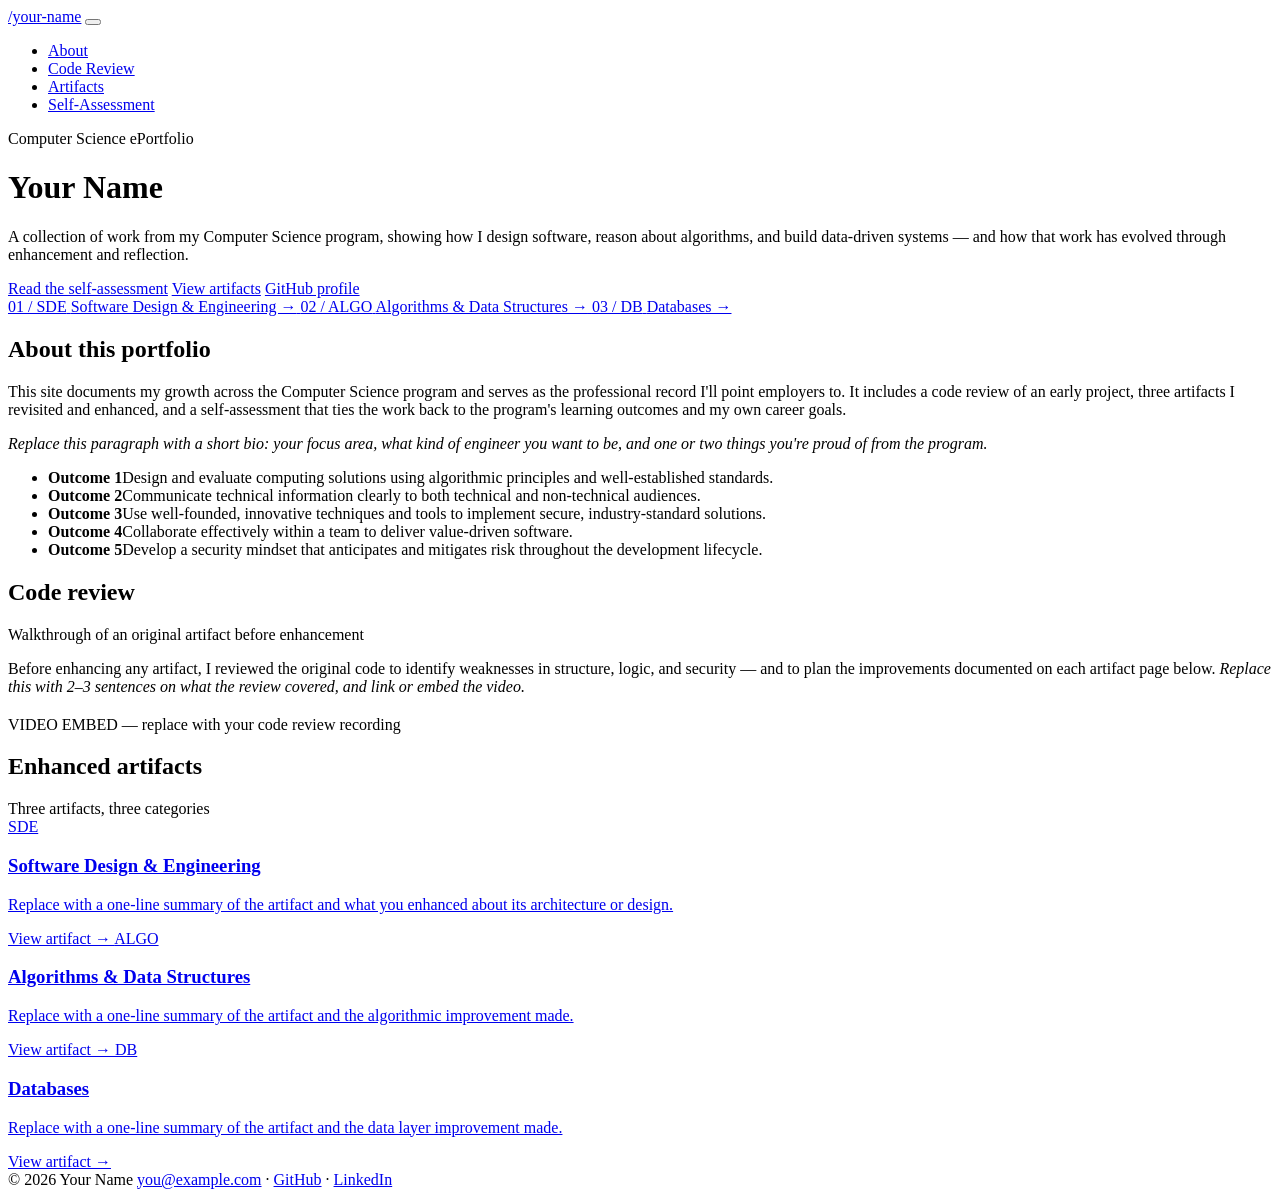
==== index.html @ 3e3280ff "Portfolio site added" ====
<!DOCTYPE html>
<html lang="en">
<head>
<meta charset="UTF-8" />
<meta name="viewport" content="width=device-width, initial-scale=1.0" />
<title>Your Name — Computer Science ePortfolio</title>
<meta name="description" content="Computer Science capstone ePortfolio showcasing software design, algorithms, and database work." />
<link rel="preconnect" href="https://fonts.googleapis.com">
<link rel="preconnect" href="https://fonts.gstatic.com" crossorigin>
<link href="https://fonts.googleapis.com/css2?family=Space+Grotesk:wght@500;600;700&family=Inter:wght@400;500;600&family=JetBrains+Mono:wght@500&display=swap" rel="stylesheet">
<link rel="stylesheet" href="assets/style.css" />
</head>
<body>

<nav class="site-nav">
  <div class="wrap">
    <a class="brand" href="index.html">/your-name</a>
    <button class="nav-toggle" aria-label="Toggle menu" aria-expanded="false" id="navToggle"><span></span></button>
    <ul class="nav-links" id="navLinks">
      <li><a href="#about">About</a></li>
      <li><a href="#code-review">Code Review</a></li>
      <li><a href="#artifacts">Artifacts</a></li>
      <li><a href="self-assessment.html">Self-Assessment</a></li>
    </ul>
  </div>
</nav>

<header class="hero">
  <div class="wrap">
    <span class="eyebrow">Computer Science ePortfolio</span>
    <h1>Your Name</h1>
    <p class="lede">
      A collection of work from my Computer Science program, showing how I design software,
      reason about algorithms, and build data-driven systems — and how that work has evolved
      through enhancement and reflection.
    </p>
    <div class="hero-links">
      <a class="btn btn-primary" href="self-assessment.html">Read the self-assessment</a>
      <a class="btn" href="#artifacts">View artifacts</a>
      <a class="btn" href="https://github.com/your-username" target="_blank" rel="noopener">GitHub profile</a>
    </div>
  </div>
</header>

<div class="wayfind">
  <a href="artifact-sde.html">
    <span class="eyebrow tag">01 / SDE</span>
    <span class="label">Software Design &amp; Engineering →</span>
  </a>
  <a href="artifact-algo.html">
    <span class="eyebrow tag">02 / ALGO</span>
    <span class="label">Algorithms &amp; Data Structures →</span>
  </a>
  <a href="artifact-db.html">
    <span class="eyebrow tag">03 / DB</span>
    <span class="label">Databases →</span>
  </a>
</div>

<section class="section" id="about">
  <div class="wrap two-col">
    <div>
      <h2>About this portfolio</h2>
      <p>
        This site documents my growth across the Computer Science program and serves as the
        professional record I'll point employers to. It includes a code review of an early
        project, three artifacts I revisited and enhanced, and a self-assessment that ties
        the work back to the program's learning outcomes and my own career goals.
      </p>
      <p>
        <em>Replace this paragraph with a short bio: your focus area, what kind of engineer
        you want to be, and one or two things you're proud of from the program.</em>
      </p>
    </div>
    <ul class="outcomes">
      <li><strong>Outcome 1</strong>Design and evaluate computing solutions using algorithmic principles and well-established standards.</li>
      <li><strong>Outcome 2</strong>Communicate technical information clearly to both technical and non-technical audiences.</li>
      <li><strong>Outcome 3</strong>Use well-founded, innovative techniques and tools to implement secure, industry-standard solutions.</li>
      <li><strong>Outcome 4</strong>Collaborate effectively within a team to deliver value-driven software.</li>
      <li><strong>Outcome 5</strong>Develop a security mindset that anticipates and mitigates risk throughout the development lifecycle.</li>
    </ul>
  </div>
</section>

<section class="section" id="code-review">
  <div class="wrap">
    <div class="section-head">
      <h2>Code review</h2>
      <span class="section-note">Walkthrough of an original artifact before enhancement</span>
    </div>
    <p class="content-block">
      Before enhancing any artifact, I reviewed the original code to identify weaknesses in
      structure, logic, and security — and to plan the improvements documented on each
      artifact page below. <em>Replace this with 2–3 sentences on what the review covered,
      and link or embed the video.</em>
    </p>
    <div class="placeholder" style="margin-top:20px;">VIDEO EMBED — replace with your code review recording</div>
  </div>
</section>

<section class="section" id="artifacts">
  <div class="wrap">
    <div class="section-head">
      <h2>Enhanced artifacts</h2>
      <span class="section-note">Three artifacts, three categories</span>
    </div>
    <div class="artifact-grid">

      <a class="card" href="artifact-sde.html">
        <span class="corner-tab sde">SDE</span>
        <h3>Software Design &amp; Engineering</h3>
        <p>Replace with a one-line summary of the artifact and what you enhanced about its architecture or design.</p>
        <span class="card-cta">View artifact →</span>
      </a>

      <a class="card" href="artifact-algo.html">
        <span class="corner-tab algo">ALGO</span>
        <h3>Algorithms &amp; Data Structures</h3>
        <p>Replace with a one-line summary of the artifact and the algorithmic improvement made.</p>
        <span class="card-cta">View artifact →</span>
      </a>

      <a class="card" href="artifact-db.html">
        <span class="corner-tab db">DB</span>
        <h3>Databases</h3>
        <p>Replace with a one-line summary of the artifact and the data layer improvement made.</p>
        <span class="card-cta">View artifact →</span>
      </a>

    </div>
  </div>
</section>

<footer class="site-footer">
  <div class="wrap">
    <span>© <span id="year"></span> Your Name</span>
    <span><a href="mailto:you@example.com">you@example.com</a> · <a href="https://github.com/your-username" target="_blank" rel="noopener">GitHub</a> · <a href="https://www.linkedin.com/in/your-handle" target="_blank" rel="noopener">LinkedIn</a></span>
  </div>
</footer>

<script>
  document.getElementById('year').textContent = new Date().getFullYear();
  const toggle = document.getElementById('navToggle');
  const links = document.getElementById('navLinks');
  toggle.addEventListener('click', () => {
    const open = links.classList.toggle('open');
    toggle.setAttribute('aria-expanded', open);
  });
</script>

</body>
</html>
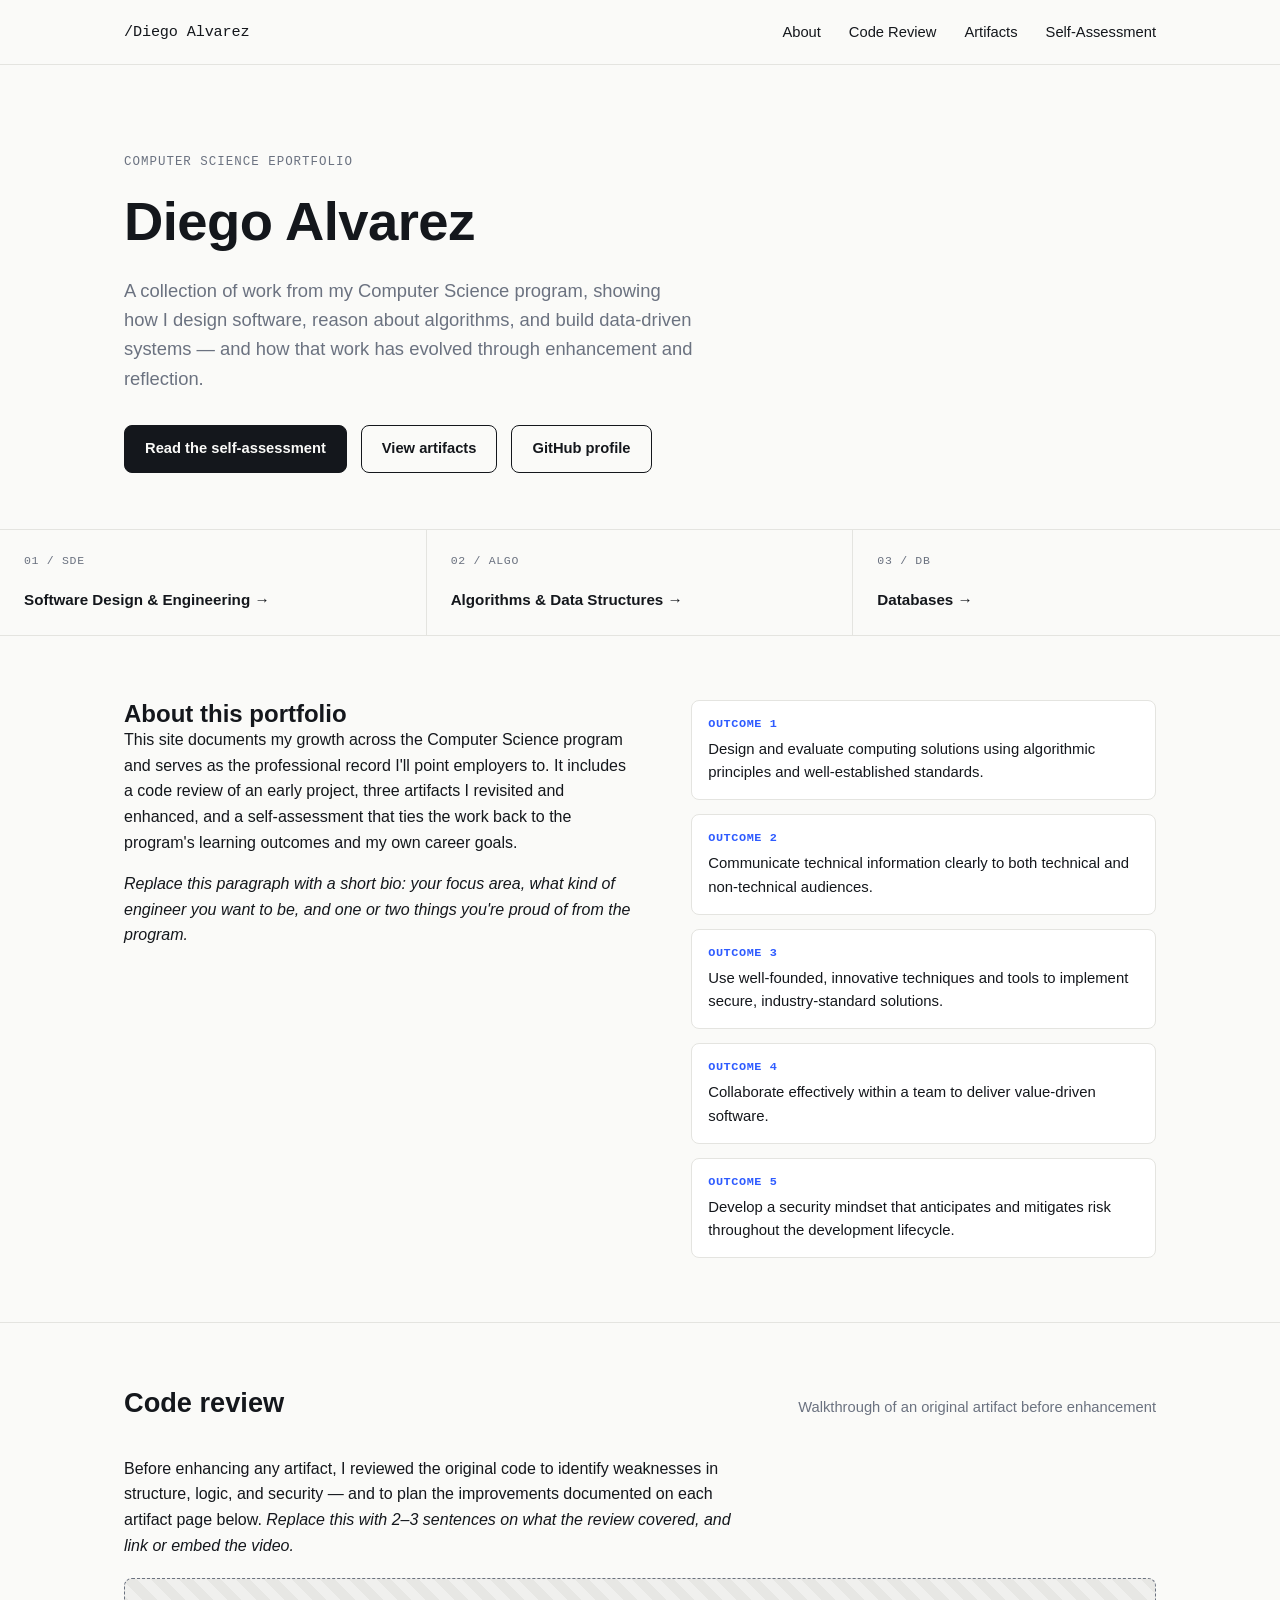
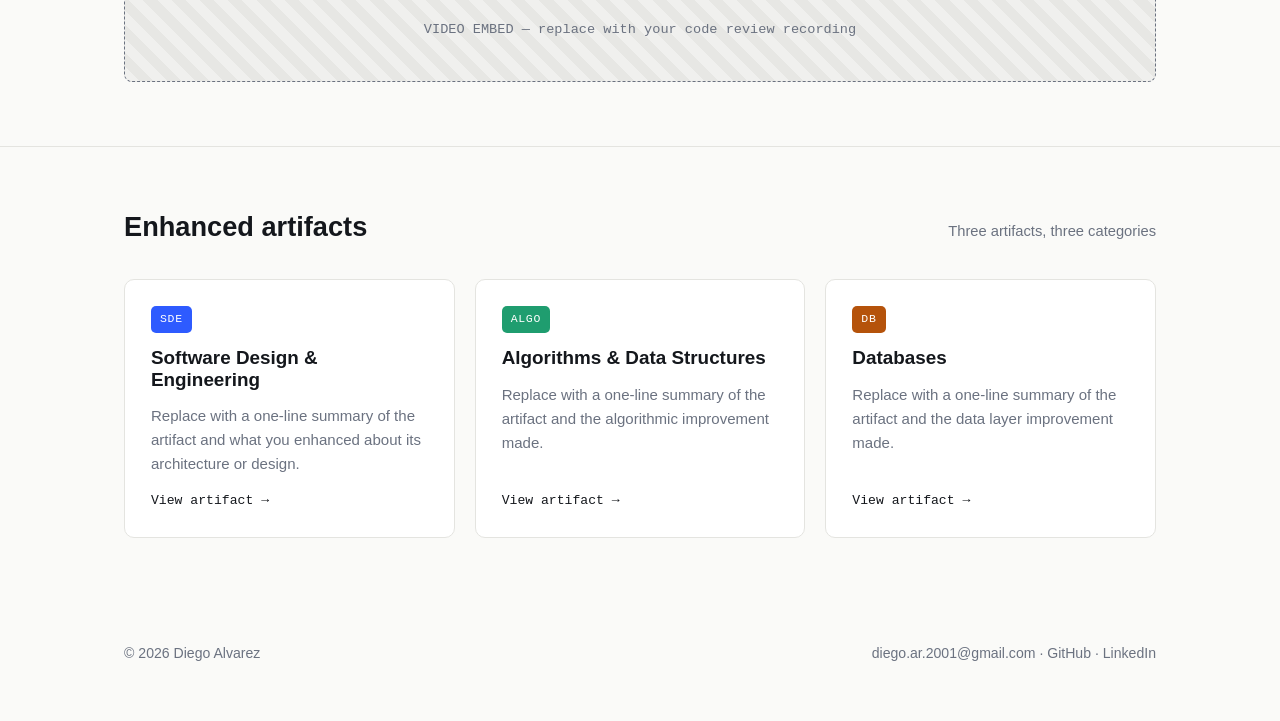
==== commit 36e5cad1: "Update index.html" ====
--- a/index.html
+++ b/index.html
@@ -3,7 +3,7 @@
 <head>
 <meta charset="UTF-8" />
 <meta name="viewport" content="width=device-width, initial-scale=1.0" />
-<title>Your Name — Computer Science ePortfolio</title>
+<title>Diego Alvarez — Computer Science ePortfolio</title>
 <meta name="description" content="Computer Science capstone ePortfolio showcasing software design, algorithms, and database work." />
 <link rel="preconnect" href="https://fonts.googleapis.com">
 <link rel="preconnect" href="https://fonts.gstatic.com" crossorigin>
@@ -14,7 +14,7 @@
 
 <nav class="site-nav">
   <div class="wrap">
-    <a class="brand" href="index.html">/your-name</a>
+    <a class="brand" href="index.html">/Diego Alvarez</a>
     <button class="nav-toggle" aria-label="Toggle menu" aria-expanded="false" id="navToggle"><span></span></button>
     <ul class="nav-links" id="navLinks">
       <li><a href="#about">About</a></li>
@@ -28,7 +28,7 @@
 <header class="hero">
   <div class="wrap">
     <span class="eyebrow">Computer Science ePortfolio</span>
-    <h1>Your Name</h1>
+    <h1>Diego Alvarez</h1>
     <p class="lede">
       A collection of work from my Computer Science program, showing how I design software,
       reason about algorithms, and build data-driven systems — and how that work has evolved
@@ -133,8 +133,8 @@
 
 <footer class="site-footer">
   <div class="wrap">
-    <span>© <span id="year"></span> Your Name</span>
-    <span><a href="mailto:you@example.com">you@example.com</a> · <a href="https://github.com/your-username" target="_blank" rel="noopener">GitHub</a> · <a href="https://www.linkedin.com/in/your-handle" target="_blank" rel="noopener">LinkedIn</a></span>
+    <span>© <span id="year"></span> Diego Alvarez</span>
+    <span><a href="mailto:you@example.com">diego.ar.2001@gmail.com</a> · <a href="https://github.com/diego-alvarez2" target="_blank" rel="noopener">GitHub</a> · <a href="https://www.linkedin.com/in/your-handle" target="_blank" rel="noopener">LinkedIn</a></span>
   </div>
 </footer>
 
--- a/assets/style.css
+++ b/assets/style.css
@@ -0,0 +1,552 @@
+/* ===========================================================
+   ePortfolio — shared stylesheet
+   Palette:  ink #14171C | canvas #FAFAF8 | accent #2E5BFF
+             muted #6B7280 | hairline #E4E4E0
+   Type:     Space Grotesk (display) / Inter (body) / JetBrains Mono (labels)
+   =========================================================== */
+
+:root {
+  --ink: #14171c;
+  --canvas: #fafaf8;
+  --canvas-raised: #ffffff;
+  --accent: #2e5bff;
+  --accent-dim: #e8edff;
+  --muted: #6b7280;
+  --hairline: #e4e4e0;
+
+  --tag-sde: #2e5bff;
+  --tag-algo: #1f9d6f;
+  --tag-db: #b5530b;
+
+  --font-display: "Space Grotesk", "Helvetica Neue", Arial, sans-serif;
+  --font-body: "Inter", "Helvetica Neue", Arial, sans-serif;
+  --font-mono: "JetBrains Mono", "SFMono-Regular", Consolas, monospace;
+
+  --max-w: 1080px;
+}
+
+* {
+  box-sizing: border-box;
+}
+
+html {
+  scroll-behavior: smooth;
+}
+
+@media (prefers-reduced-motion: reduce) {
+  html {
+    scroll-behavior: auto;
+  }
+  * {
+    animation-duration: 0.01ms !important;
+    transition-duration: 0.01ms !important;
+  }
+}
+
+body {
+  margin: 0;
+  background: var(--canvas);
+  color: var(--ink);
+  font-family: var(--font-body);
+  font-size: 16px;
+  line-height: 1.6;
+  -webkit-font-smoothing: antialiased;
+}
+
+a {
+  color: var(--accent);
+  text-decoration: none;
+}
+a:hover {
+  text-decoration: underline;
+}
+
+a:focus-visible,
+button:focus-visible {
+  outline: 2px solid var(--accent);
+  outline-offset: 3px;
+  border-radius: 2px;
+}
+
+h1, h2, h3, h4 {
+  font-family: var(--font-display);
+  font-weight: 600;
+  line-height: 1.15;
+  margin: 0;
+}
+
+p {
+  margin: 0 0 1rem;
+}
+
+img {
+  max-width: 100%;
+  display: block;
+}
+
+.wrap {
+  max-width: var(--max-w);
+  margin: 0 auto;
+  padding: 0 24px;
+}
+
+/* ---------- Nav ---------- */
+
+.site-nav {
+  position: sticky;
+  top: 0;
+  z-index: 50;
+  background: rgba(250, 250, 248, 0.92);
+  backdrop-filter: blur(6px);
+  border-bottom: 1px solid var(--hairline);
+}
+
+.site-nav .wrap {
+  display: flex;
+  align-items: center;
+  justify-content: space-between;
+  height: 64px;
+}
+
+.brand {
+  font-family: var(--font-mono);
+  font-size: 0.95rem;
+  font-weight: 500;
+  color: var(--ink);
+  letter-spacing: -0.01em;
+}
+.brand:hover {
+  text-decoration: none;
+  color: var(--accent);
+}
+
+.nav-links {
+  display: flex;
+  gap: 28px;
+  list-style: none;
+  margin: 0;
+  padding: 0;
+}
+
+.nav-links a {
+  color: var(--ink);
+  font-size: 0.92rem;
+  font-weight: 500;
+}
+.nav-links a:hover {
+  color: var(--accent);
+  text-decoration: none;
+}
+
+.nav-toggle {
+  display: none;
+}
+
+@media (max-width: 720px) {
+  .nav-links {
+    position: absolute;
+    top: 64px;
+    left: 0;
+    right: 0;
+    background: var(--canvas-raised);
+    border-bottom: 1px solid var(--hairline);
+    flex-direction: column;
+    gap: 0;
+    padding: 8px 24px 16px;
+    display: none;
+  }
+  .nav-links.open {
+    display: flex;
+  }
+  .nav-links li {
+    padding: 10px 0;
+    border-top: 1px solid var(--hairline);
+  }
+  .nav-links li:first-child {
+    border-top: none;
+  }
+  .nav-toggle {
+    display: inline-flex;
+    align-items: center;
+    justify-content: center;
+    width: 36px;
+    height: 36px;
+    border: 1px solid var(--hairline);
+    background: transparent;
+    border-radius: 6px;
+    cursor: pointer;
+  }
+  .nav-toggle span,
+  .nav-toggle span::before,
+  .nav-toggle span::after {
+    content: "";
+    display: block;
+    width: 16px;
+    height: 1.5px;
+    background: var(--ink);
+    position: relative;
+  }
+  .nav-toggle span::before {
+    top: -5px;
+  }
+  .nav-toggle span::after {
+    top: 3.5px;
+  }
+}
+
+/* ---------- Hero ---------- */
+
+.hero {
+  padding: 88px 0 56px;
+  border-bottom: 1px solid var(--hairline);
+}
+
+.eyebrow {
+  font-family: var(--font-mono);
+  font-size: 0.78rem;
+  text-transform: uppercase;
+  letter-spacing: 0.08em;
+  color: var(--muted);
+  margin-bottom: 18px;
+  display: block;
+}
+
+.hero h1 {
+  font-size: clamp(2.1rem, 5vw, 3.4rem);
+  max-width: 18ch;
+  letter-spacing: -0.01em;
+}
+
+.hero .lede {
+  margin-top: 22px;
+  font-size: 1.15rem;
+  color: var(--muted);
+  max-width: 56ch;
+}
+
+.hero-links {
+  margin-top: 32px;
+  display: flex;
+  gap: 14px;
+  flex-wrap: wrap;
+}
+
+.btn {
+  display: inline-flex;
+  align-items: center;
+  gap: 8px;
+  font-family: var(--font-body);
+  font-weight: 600;
+  font-size: 0.92rem;
+  padding: 11px 20px;
+  border-radius: 8px;
+  border: 1px solid var(--ink);
+  color: var(--ink);
+  transition: background 0.15s ease, color 0.15s ease;
+}
+.btn:hover {
+  background: var(--ink);
+  color: var(--canvas);
+  text-decoration: none;
+}
+.btn-primary {
+  background: var(--ink);
+  color: var(--canvas);
+}
+.btn-primary:hover {
+  background: var(--accent);
+  border-color: var(--accent);
+}
+
+/* ---------- Wayfinding row ---------- */
+
+.wayfind {
+  display: grid;
+  grid-template-columns: repeat(3, 1fr);
+  border-bottom: 1px solid var(--hairline);
+}
+
+.wayfind a {
+  padding: 22px 24px;
+  border-right: 1px solid var(--hairline);
+  color: var(--ink);
+  text-decoration: none;
+}
+.wayfind a:last-child {
+  border-right: none;
+}
+.wayfind a:hover {
+  background: var(--canvas-raised);
+  text-decoration: none;
+}
+
+.wayfind .tag {
+  font-family: var(--font-mono);
+  font-size: 0.72rem;
+  letter-spacing: 0.06em;
+}
+.wayfind .label {
+  display: block;
+  margin-top: 6px;
+  font-weight: 600;
+  font-size: 0.95rem;
+}
+
+@media (max-width: 720px) {
+  .wayfind {
+    grid-template-columns: 1fr;
+  }
+  .wayfind a {
+    border-right: none;
+    border-bottom: 1px solid var(--hairline);
+  }
+}
+
+/* ---------- Section ---------- */
+
+.section {
+  padding: 64px 0;
+  border-bottom: 1px solid var(--hairline);
+}
+
+.section:last-of-type {
+  border-bottom: none;
+}
+
+.section-head {
+  display: flex;
+  align-items: baseline;
+  justify-content: space-between;
+  gap: 20px;
+  margin-bottom: 36px;
+  flex-wrap: wrap;
+}
+
+.section-head h2 {
+  font-size: 1.7rem;
+}
+
+.section-head .section-note {
+  color: var(--muted);
+  font-size: 0.92rem;
+}
+
+/* ---------- Artifact cards (home) ---------- */
+
+.artifact-grid {
+  display: grid;
+  grid-template-columns: repeat(3, 1fr);
+  gap: 20px;
+}
+
+@media (max-width: 860px) {
+  .artifact-grid {
+    grid-template-columns: 1fr;
+  }
+}
+
+.card {
+  border: 1px solid var(--hairline);
+  border-radius: 10px;
+  background: var(--canvas-raised);
+  padding: 26px;
+  display: flex;
+  flex-direction: column;
+  gap: 14px;
+  text-decoration: none;
+  color: var(--ink);
+  transition: border-color 0.15s ease, transform 0.15s ease;
+}
+.card:hover {
+  border-color: var(--ink);
+  transform: translateY(-2px);
+  text-decoration: none;
+}
+
+.corner-tab {
+  display: inline-flex;
+  align-self: flex-start;
+  font-family: var(--font-mono);
+  font-size: 0.72rem;
+  letter-spacing: 0.06em;
+  padding: 4px 9px;
+  border-radius: 5px;
+  color: #fff;
+}
+.corner-tab.sde { background: var(--tag-sde); }
+.corner-tab.algo { background: var(--tag-algo); }
+.corner-tab.db { background: var(--tag-db); }
+
+.card h3 {
+  font-size: 1.18rem;
+}
+
+.card p {
+  color: var(--muted);
+  font-size: 0.94rem;
+  margin: 0;
+}
+
+.card .card-cta {
+  margin-top: auto;
+  font-family: var(--font-mono);
+  font-size: 0.82rem;
+  font-weight: 500;
+  color: var(--ink);
+}
+.card:hover .card-cta {
+  color: var(--accent);
+}
+
+/* ---------- About / outcomes list ---------- */
+
+.two-col {
+  display: grid;
+  grid-template-columns: 1.1fr 1fr;
+  gap: 56px;
+  align-items: start;
+}
+
+@media (max-width: 860px) {
+  .two-col {
+    grid-template-columns: 1fr;
+    gap: 32px;
+  }
+}
+
+.outcomes {
+  list-style: none;
+  margin: 0;
+  padding: 0;
+  display: flex;
+  flex-direction: column;
+  gap: 14px;
+}
+
+.outcomes li {
+  border: 1px solid var(--hairline);
+  border-radius: 8px;
+  padding: 14px 16px;
+  font-size: 0.93rem;
+  background: var(--canvas-raised);
+}
+
+.outcomes li strong {
+  display: block;
+  font-family: var(--font-mono);
+  font-size: 0.74rem;
+  letter-spacing: 0.05em;
+  color: var(--accent);
+  margin-bottom: 4px;
+  text-transform: uppercase;
+}
+
+/* ---------- Footer ---------- */
+
+.site-footer {
+  padding: 40px 0 56px;
+  color: var(--muted);
+  font-size: 0.88rem;
+}
+
+.site-footer .wrap {
+  display: flex;
+  justify-content: space-between;
+  flex-wrap: wrap;
+  gap: 12px;
+}
+
+.site-footer a {
+  color: var(--muted);
+}
+
+/* ---------- Artifact / self-assessment page specifics ---------- */
+
+.page-header {
+  padding: 56px 0 40px;
+  border-bottom: 1px solid var(--hairline);
+}
+
+.page-header .corner-tab {
+  margin-bottom: 18px;
+}
+
+.page-header h1 {
+  font-size: clamp(1.8rem, 4vw, 2.6rem);
+  max-width: 26ch;
+}
+
+.breadcrumb {
+  font-family: var(--font-mono);
+  font-size: 0.8rem;
+  color: var(--muted);
+  margin-bottom: 18px;
+}
+.breadcrumb a {
+  color: var(--muted);
+}
+
+.content-block {
+  max-width: 70ch;
+}
+
+.content-block h2 {
+  font-size: 1.3rem;
+  margin-top: 40px;
+  margin-bottom: 14px;
+}
+.content-block h2:first-child {
+  margin-top: 0;
+}
+
+.content-block p,
+.content-block li {
+  color: #2b2f36;
+}
+
+.content-block ul {
+  padding-left: 1.2em;
+}
+
+.link-row {
+  display: flex;
+  gap: 14px;
+  flex-wrap: wrap;
+  margin: 28px 0 0;
+}
+
+.callout {
+  border-left: 3px solid var(--accent);
+  background: var(--accent-dim);
+  padding: 16px 18px;
+  border-radius: 0 8px 8px 0;
+  font-size: 0.93rem;
+  margin: 24px 0;
+}
+
+.callout strong {
+  font-family: var(--font-mono);
+  font-size: 0.74rem;
+  text-transform: uppercase;
+  letter-spacing: 0.05em;
+  display: block;
+  margin-bottom: 6px;
+  color: var(--ink);
+}
+
+.placeholder {
+  background: repeating-linear-gradient(
+    45deg,
+    #f0f0ee,
+    #f0f0ee 10px,
+    #e7e7e4 10px,
+    #e7e7e4 20px
+  );
+  border: 1px dashed var(--muted);
+  border-radius: 8px;
+  padding: 40px 20px;
+  text-align: center;
+  color: var(--muted);
+  font-family: var(--font-mono);
+  font-size: 0.85rem;
+}
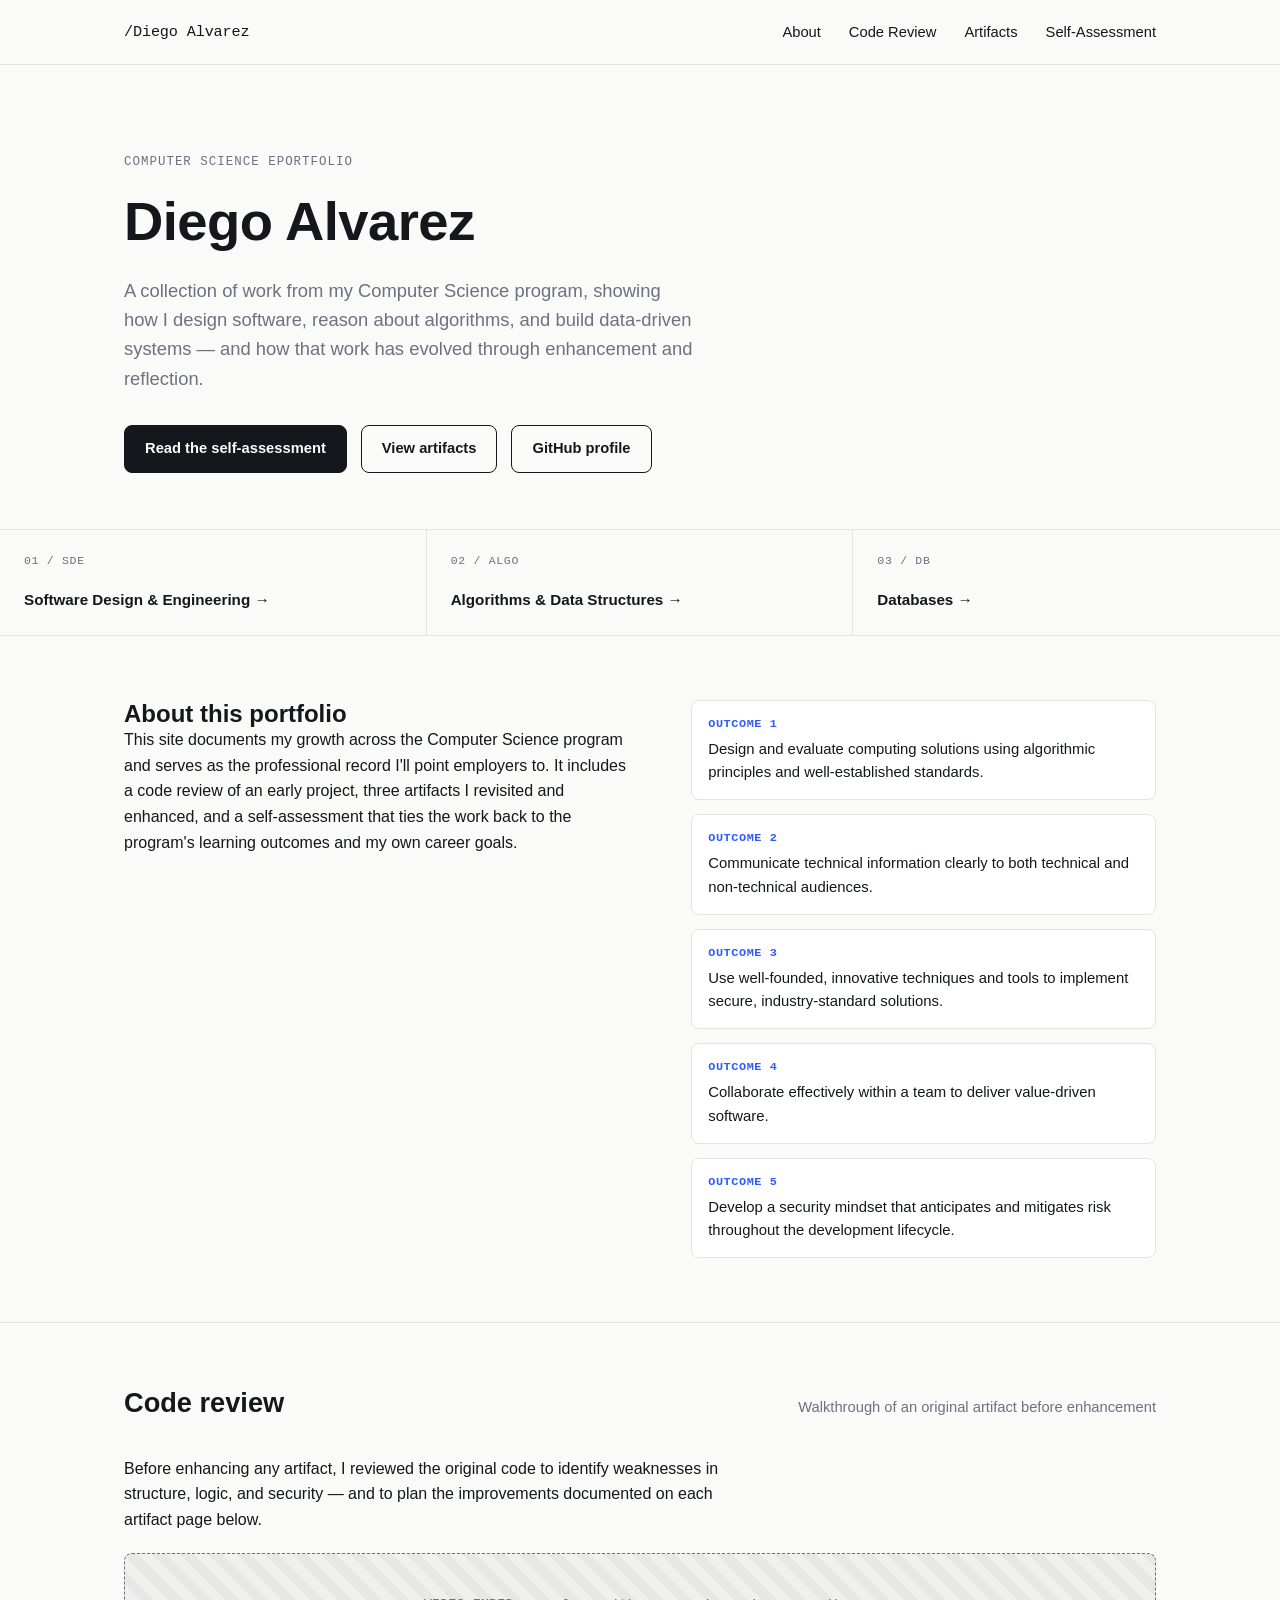
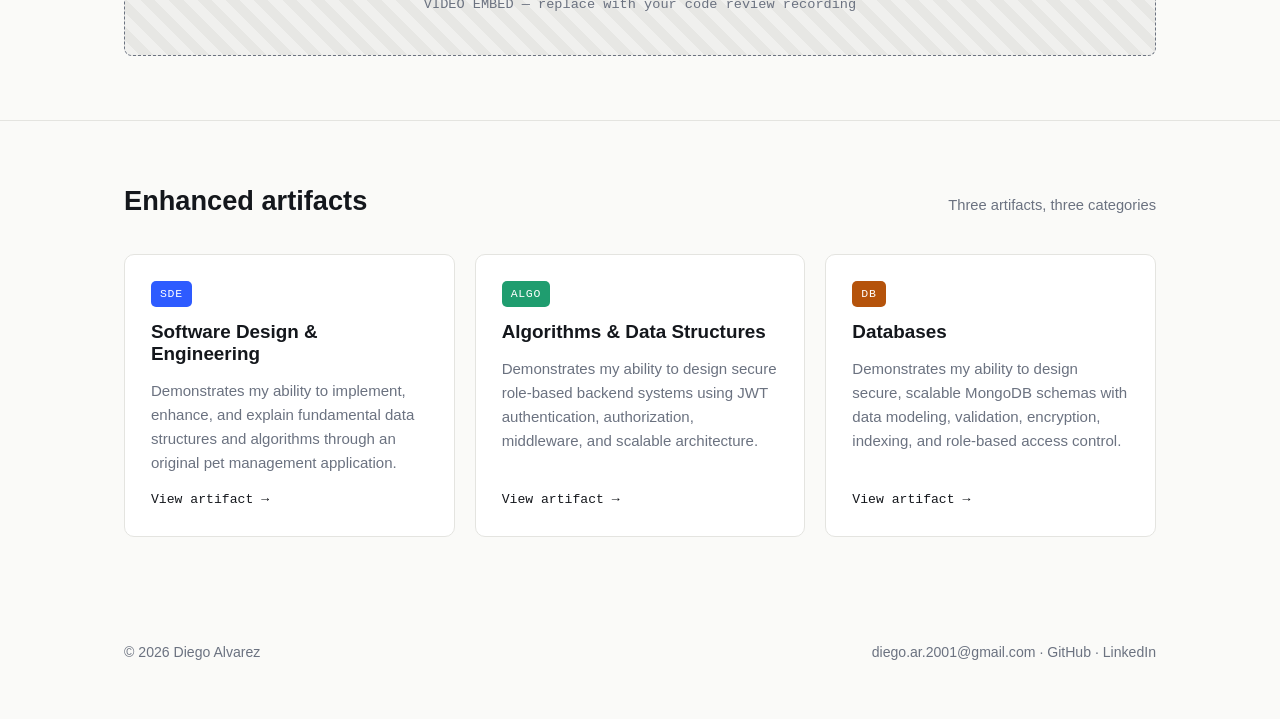
==== commit 5c8202e1: "Update index.html" ====
--- a/index.html
+++ b/index.html
@@ -67,10 +67,6 @@
         project, three artifacts I revisited and enhanced, and a self-assessment that ties
         the work back to the program's learning outcomes and my own career goals.
       </p>
-      <p>
-        <em>Replace this paragraph with a short bio: your focus area, what kind of engineer
-        you want to be, and one or two things you're proud of from the program.</em>
-      </p>
     </div>
     <ul class="outcomes">
       <li><strong>Outcome 1</strong>Design and evaluate computing solutions using algorithmic principles and well-established standards.</li>
@@ -91,8 +87,7 @@
     <p class="content-block">
       Before enhancing any artifact, I reviewed the original code to identify weaknesses in
       structure, logic, and security — and to plan the improvements documented on each
-      artifact page below. <em>Replace this with 2–3 sentences on what the review covered,
-      and link or embed the video.</em>
+      artifact page below.
     </p>
     <div class="placeholder" style="margin-top:20px;">VIDEO EMBED — replace with your code review recording</div>
   </div>
@@ -109,21 +104,21 @@
       <a class="card" href="artifact-sde.html">
         <span class="corner-tab sde">SDE</span>
         <h3>Software Design &amp; Engineering</h3>
-        <p>Replace with a one-line summary of the artifact and what you enhanced about its architecture or design.</p>
+        <p>Demonstrates my ability to implement, enhance, and explain fundamental data structures and algorithms through an original pet management application.</p>
         <span class="card-cta">View artifact →</span>
       </a>
 
       <a class="card" href="artifact-algo.html">
         <span class="corner-tab algo">ALGO</span>
         <h3>Algorithms &amp; Data Structures</h3>
-        <p>Replace with a one-line summary of the artifact and the algorithmic improvement made.</p>
+        <p>Demonstrates my ability to design secure role-based backend systems using JWT authentication, authorization, middleware, and scalable architecture.</p>
         <span class="card-cta">View artifact →</span>
       </a>
 
       <a class="card" href="artifact-db.html">
         <span class="corner-tab db">DB</span>
         <h3>Databases</h3>
-        <p>Replace with a one-line summary of the artifact and the data layer improvement made.</p>
+        <p>Demonstrates my ability to design secure, scalable MongoDB schemas with data modeling, validation, encryption, indexing, and role-based access control.</p>
         <span class="card-cta">View artifact →</span>
       </a>
 
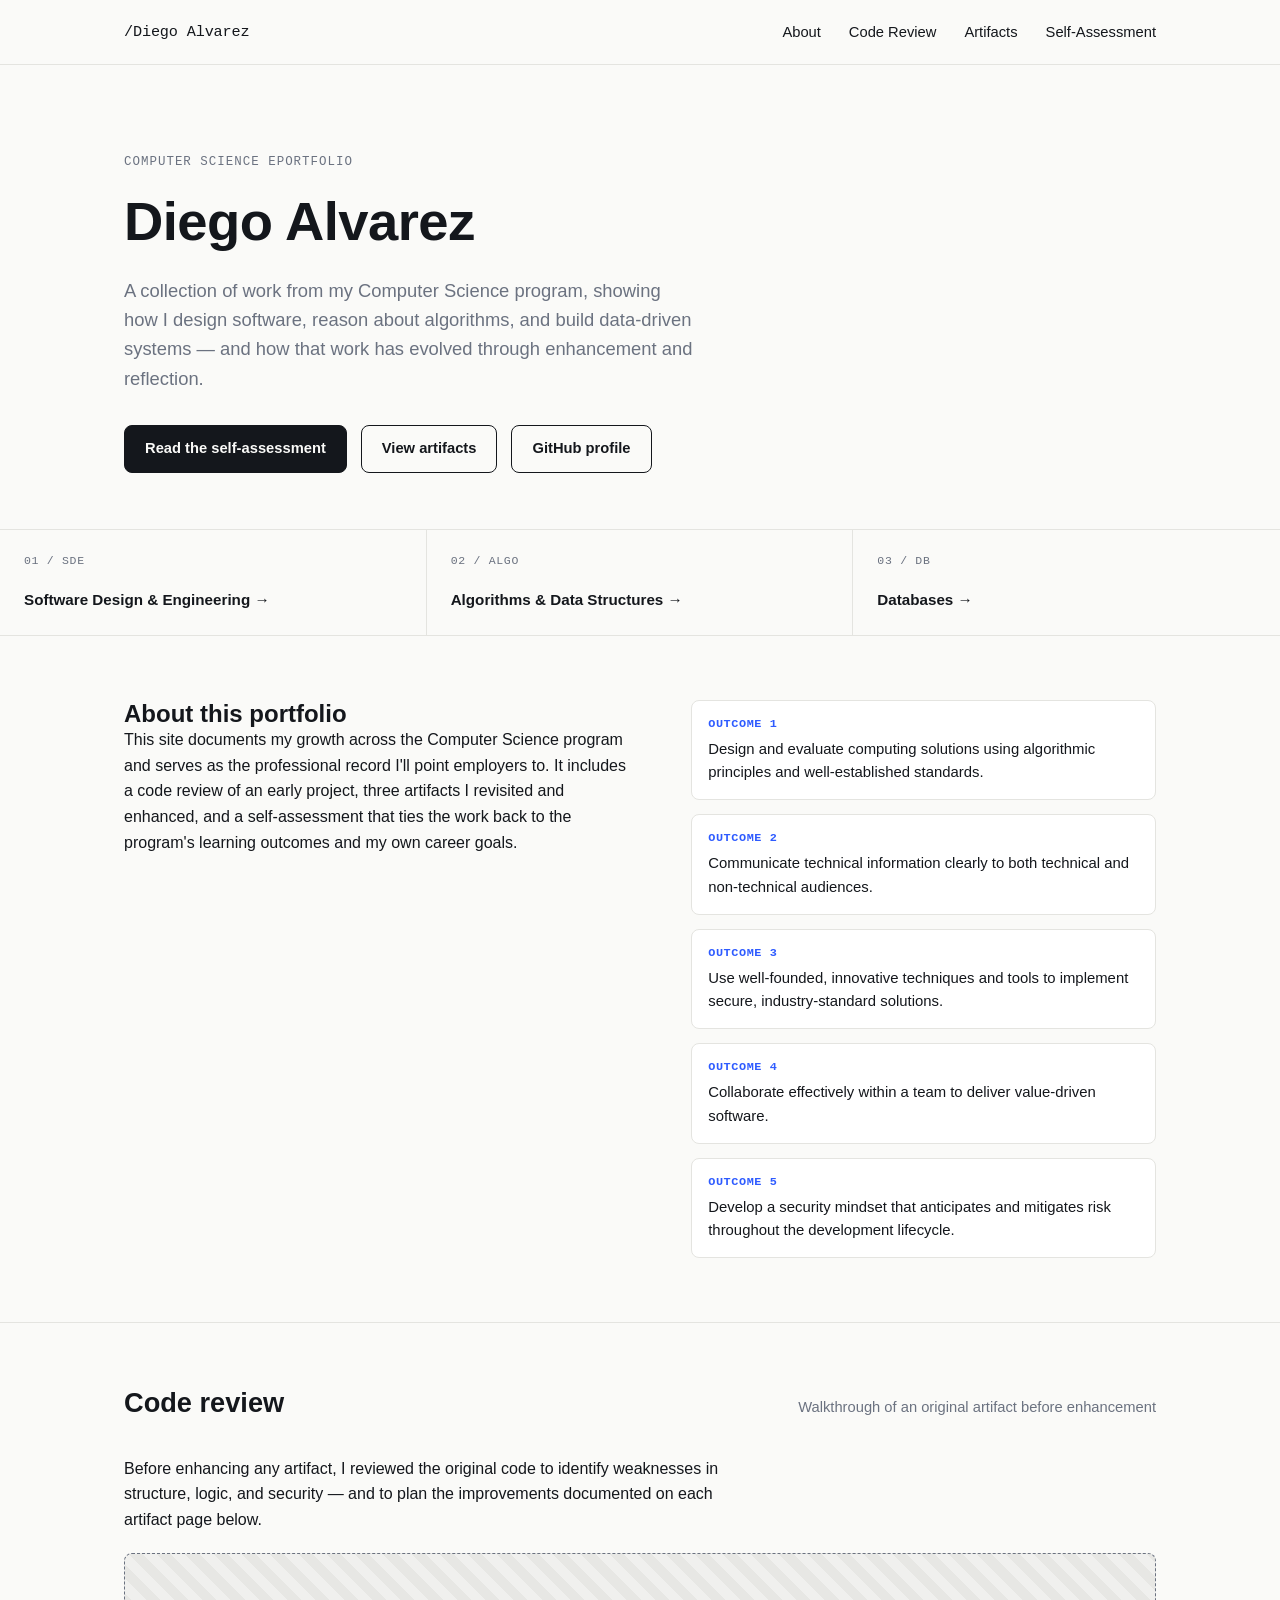
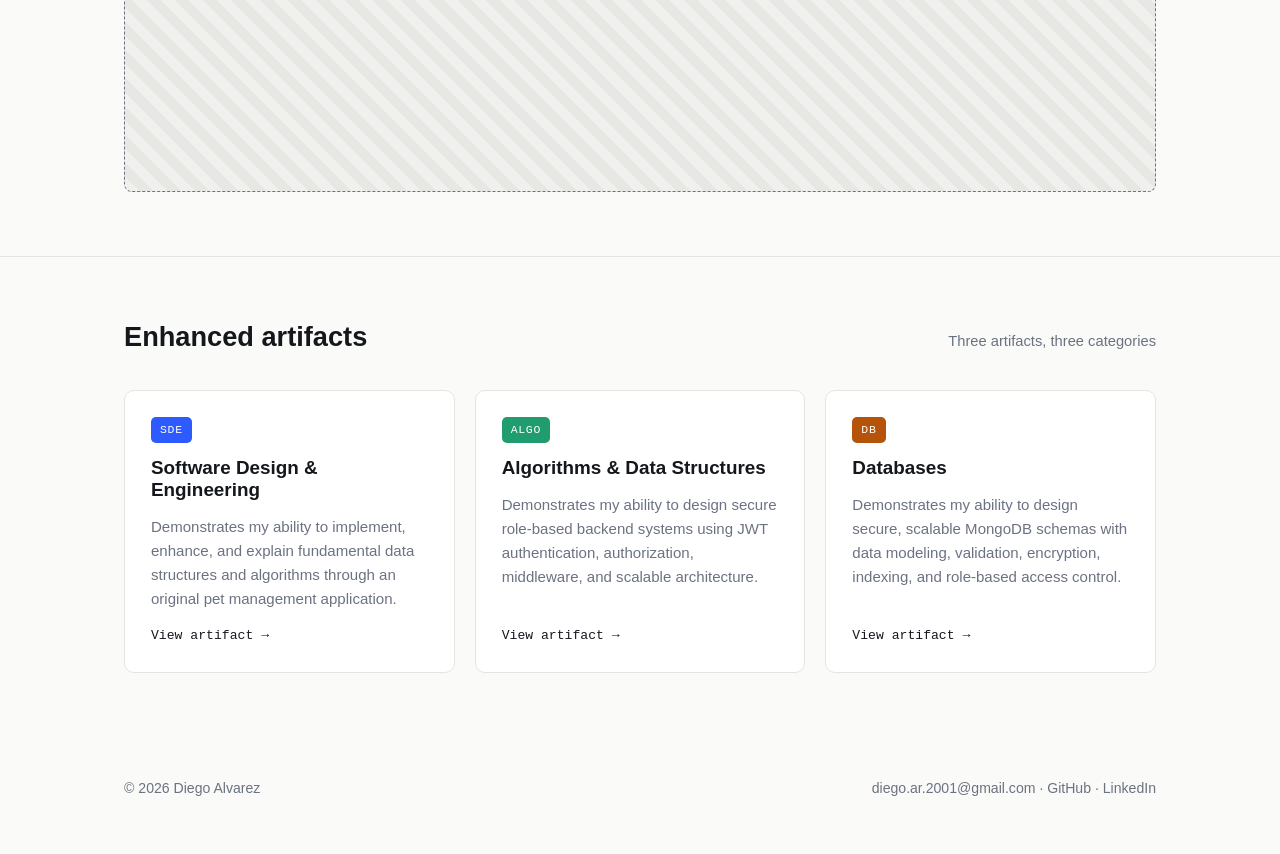
==== commit d8b914fa: "Update index.html" ====
--- a/index.html
+++ b/index.html
@@ -89,7 +89,7 @@
       structure, logic, and security — and to plan the improvements documented on each
       artifact page below.
     </p>
-    <div class="placeholder" style="margin-top:20px;">VIDEO EMBED — replace with your code review recording</div>
+    <div class="placeholder" style="margin-top:20px;"><video><source src="https://youtu.be/nXZFAVhqbfI"></video></div>
   </div>
 </section>
 
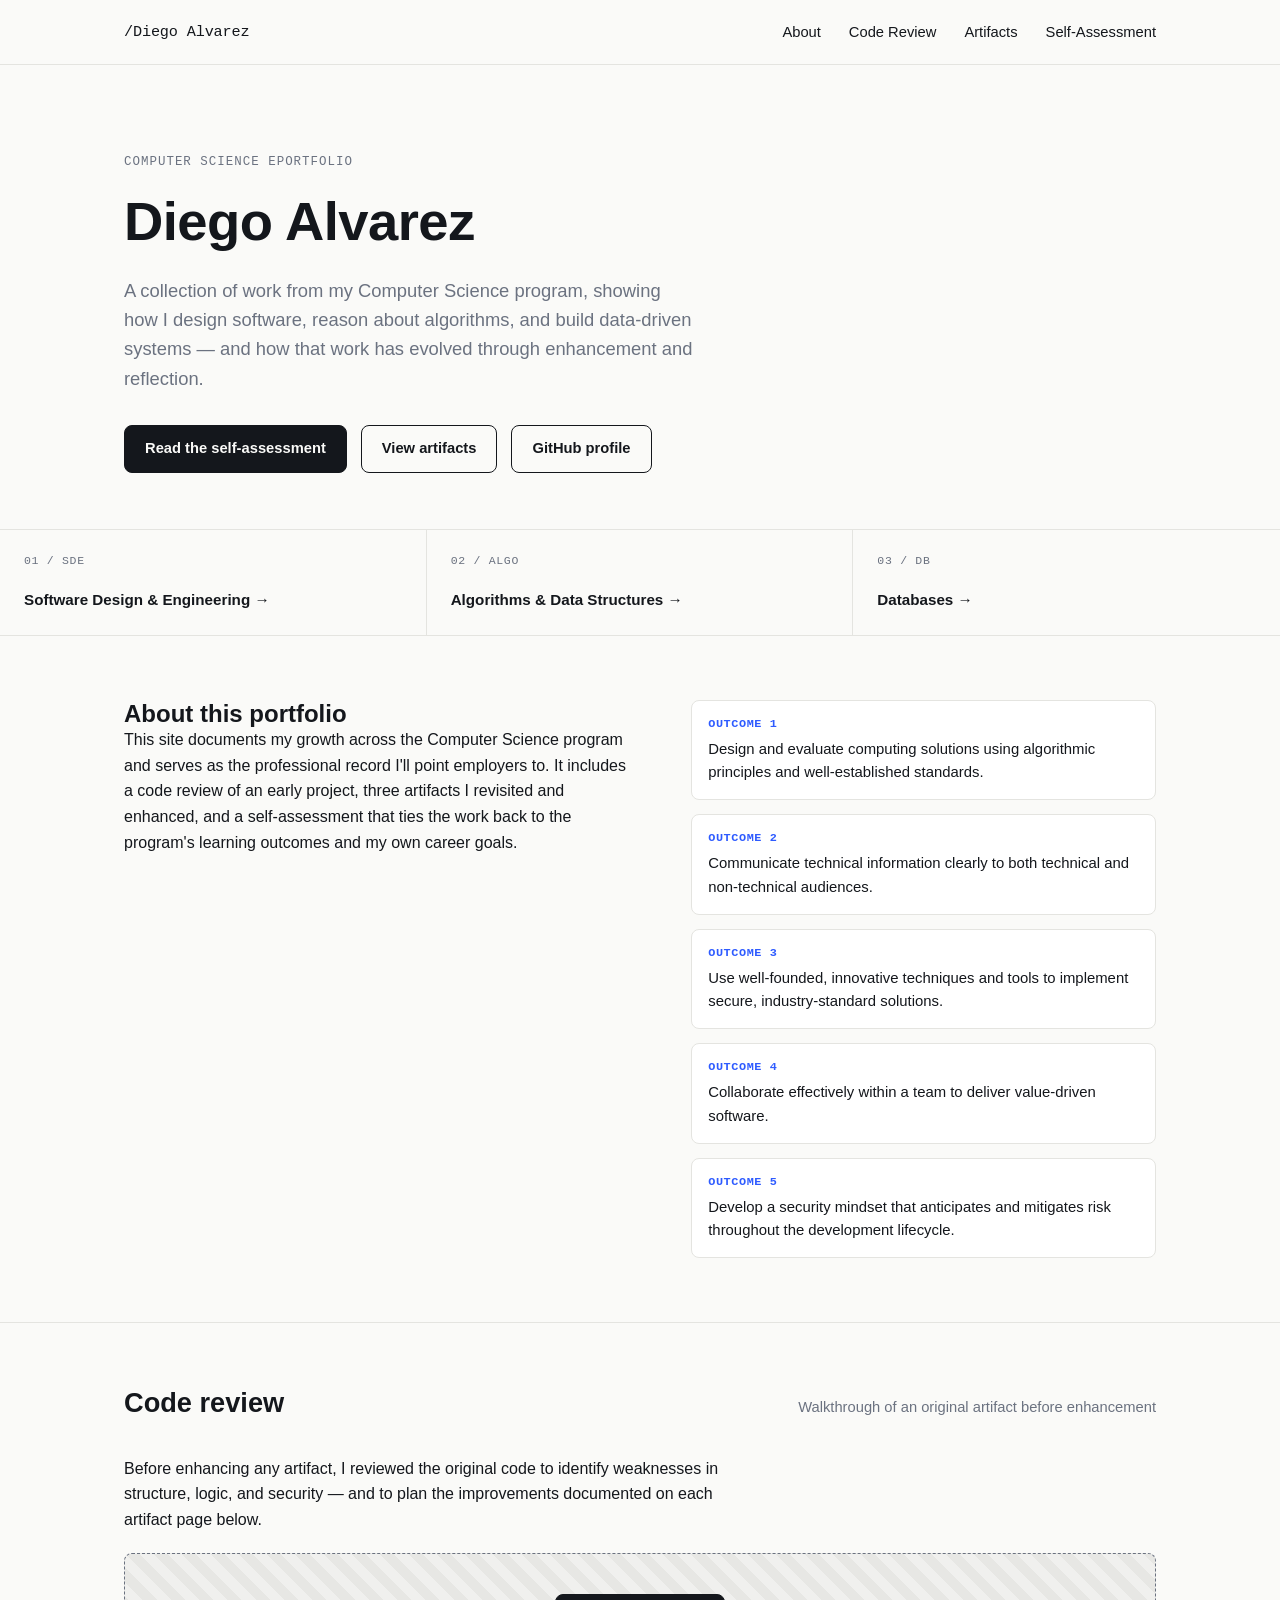
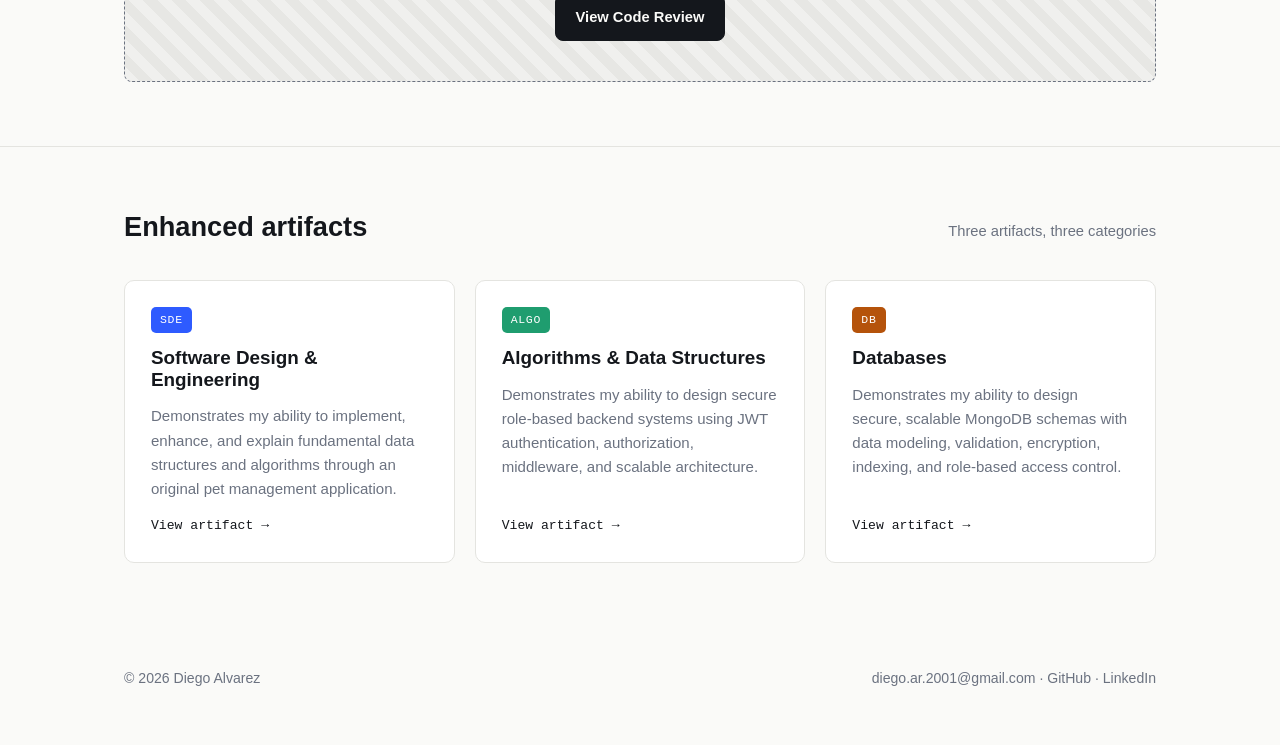
==== commit 279145c7: "Update index.html" ====
--- a/index.html
+++ b/index.html
@@ -89,7 +89,7 @@
       structure, logic, and security — and to plan the improvements documented on each
       artifact page below.
     </p>
-    <div class="placeholder" style="margin-top:20px;"><video><source src="https://youtu.be/nXZFAVhqbfI"></video></div>
+    <div class="placeholder" style="margin-top:20px;"><a class="btn btn-primary" href="https://youtu.be/nXZFAVhqbfI" target="_blank" rel="noopener">View Code Review</a></div>
   </div>
 </section>
 
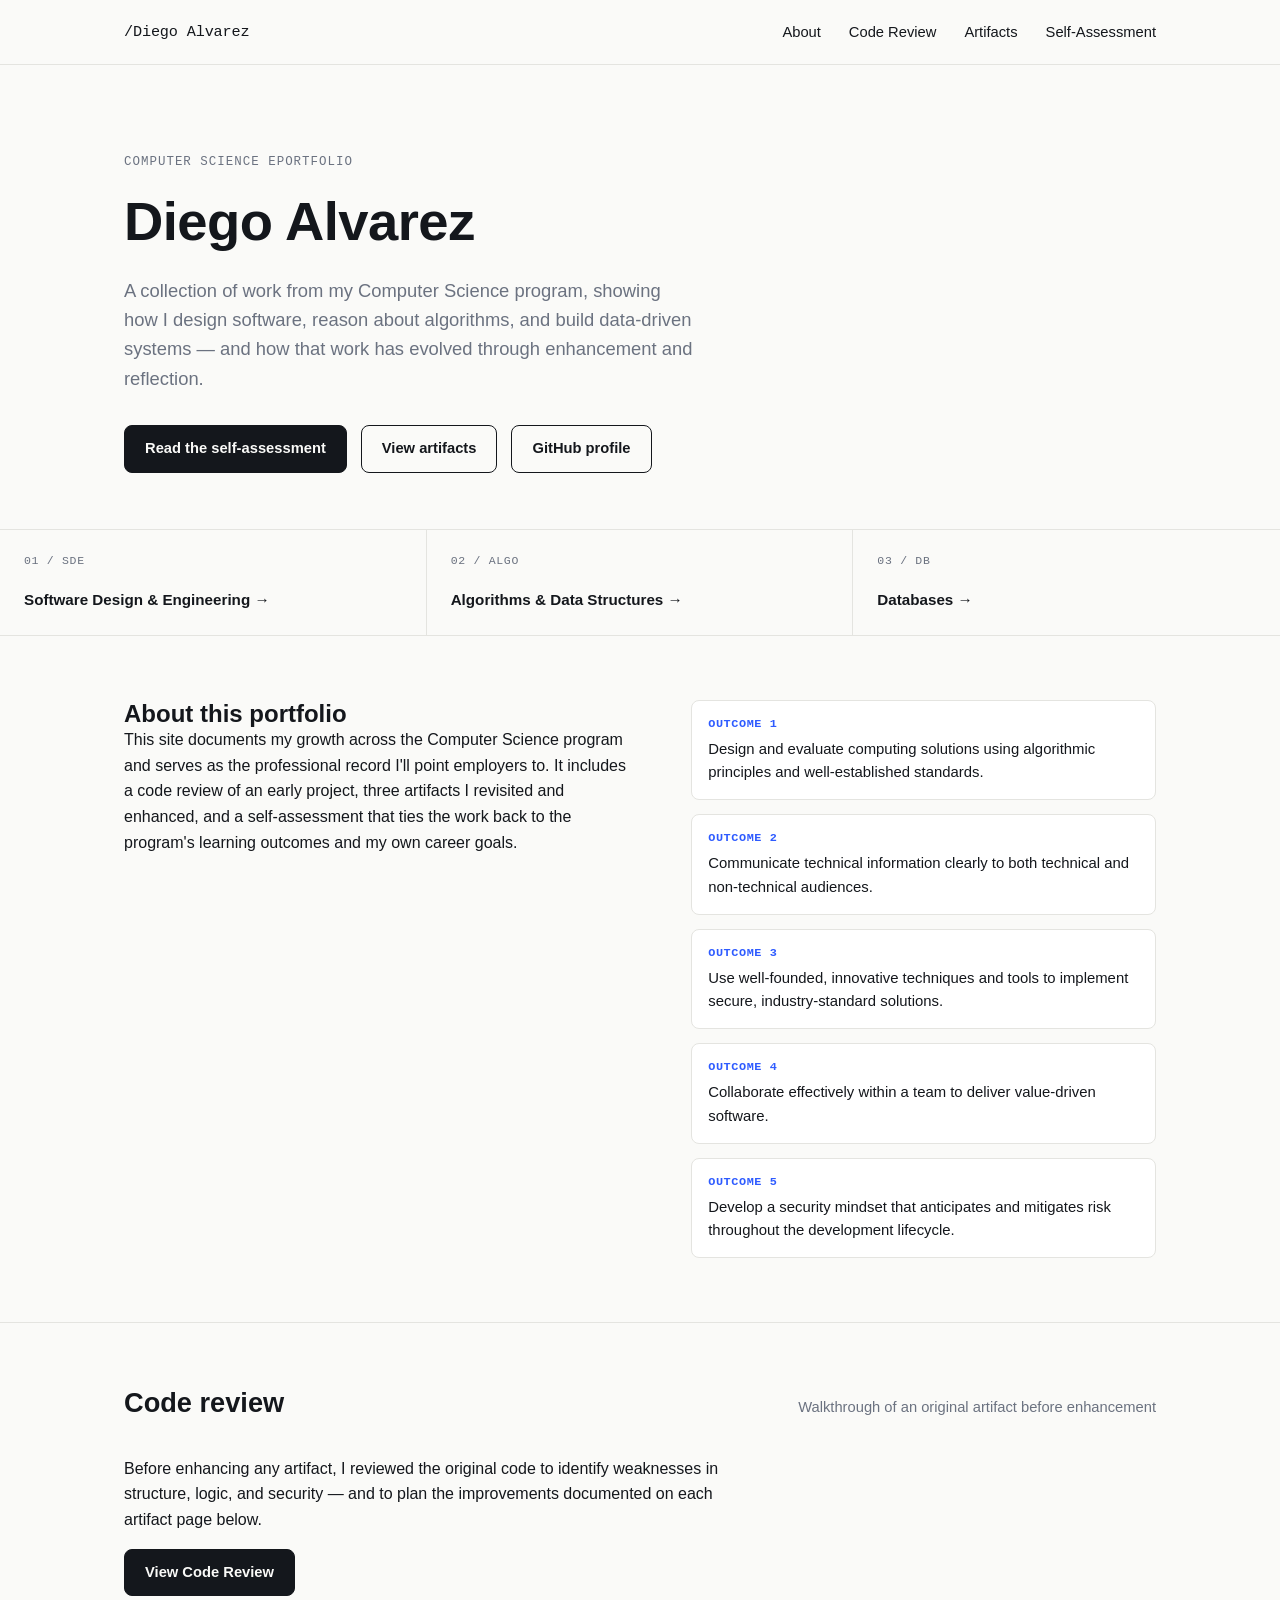
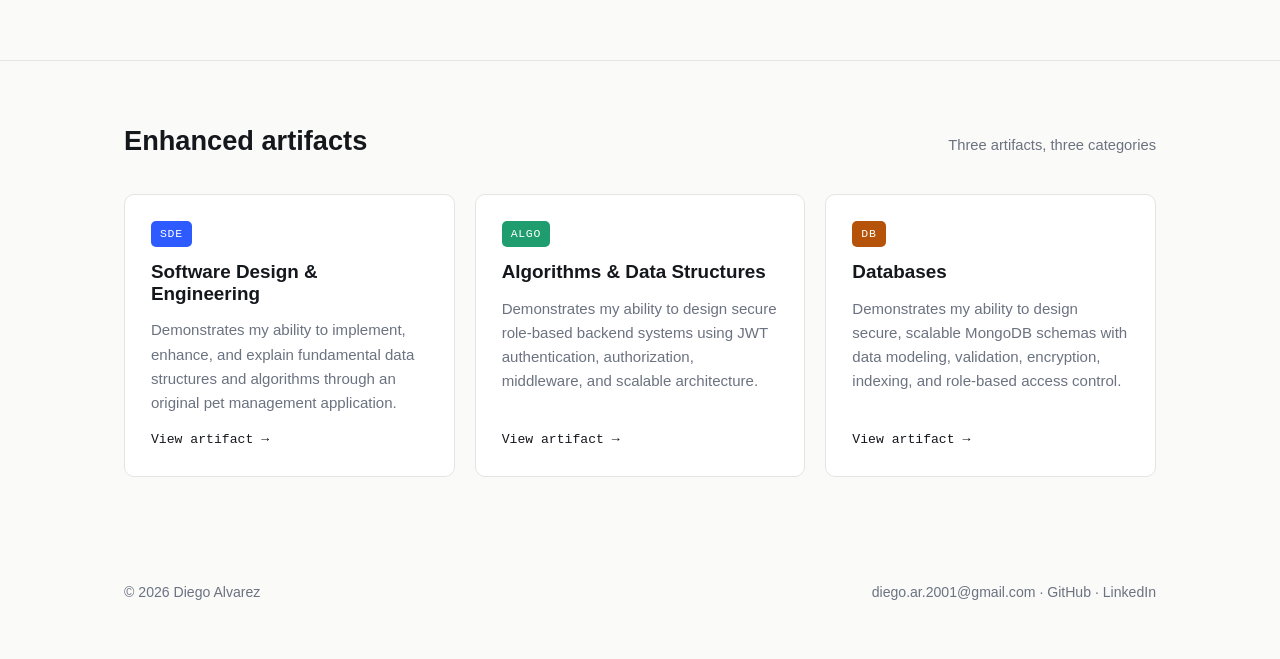
==== commit c2e6da3b: "Update index.html" ====
--- a/index.html
+++ b/index.html
@@ -89,7 +89,7 @@
       structure, logic, and security — and to plan the improvements documented on each
       artifact page below.
     </p>
-    <div class="placeholder" style="margin-top:20px;"><a class="btn btn-primary" href="https://youtu.be/nXZFAVhqbfI" target="_blank" rel="noopener">View Code Review</a></div>
+    <a class="btn btn-primary" href="https://youtu.be/nXZFAVhqbfI" target="_blank" rel="noopener">View Code Review</a>
   </div>
 </section>
 
